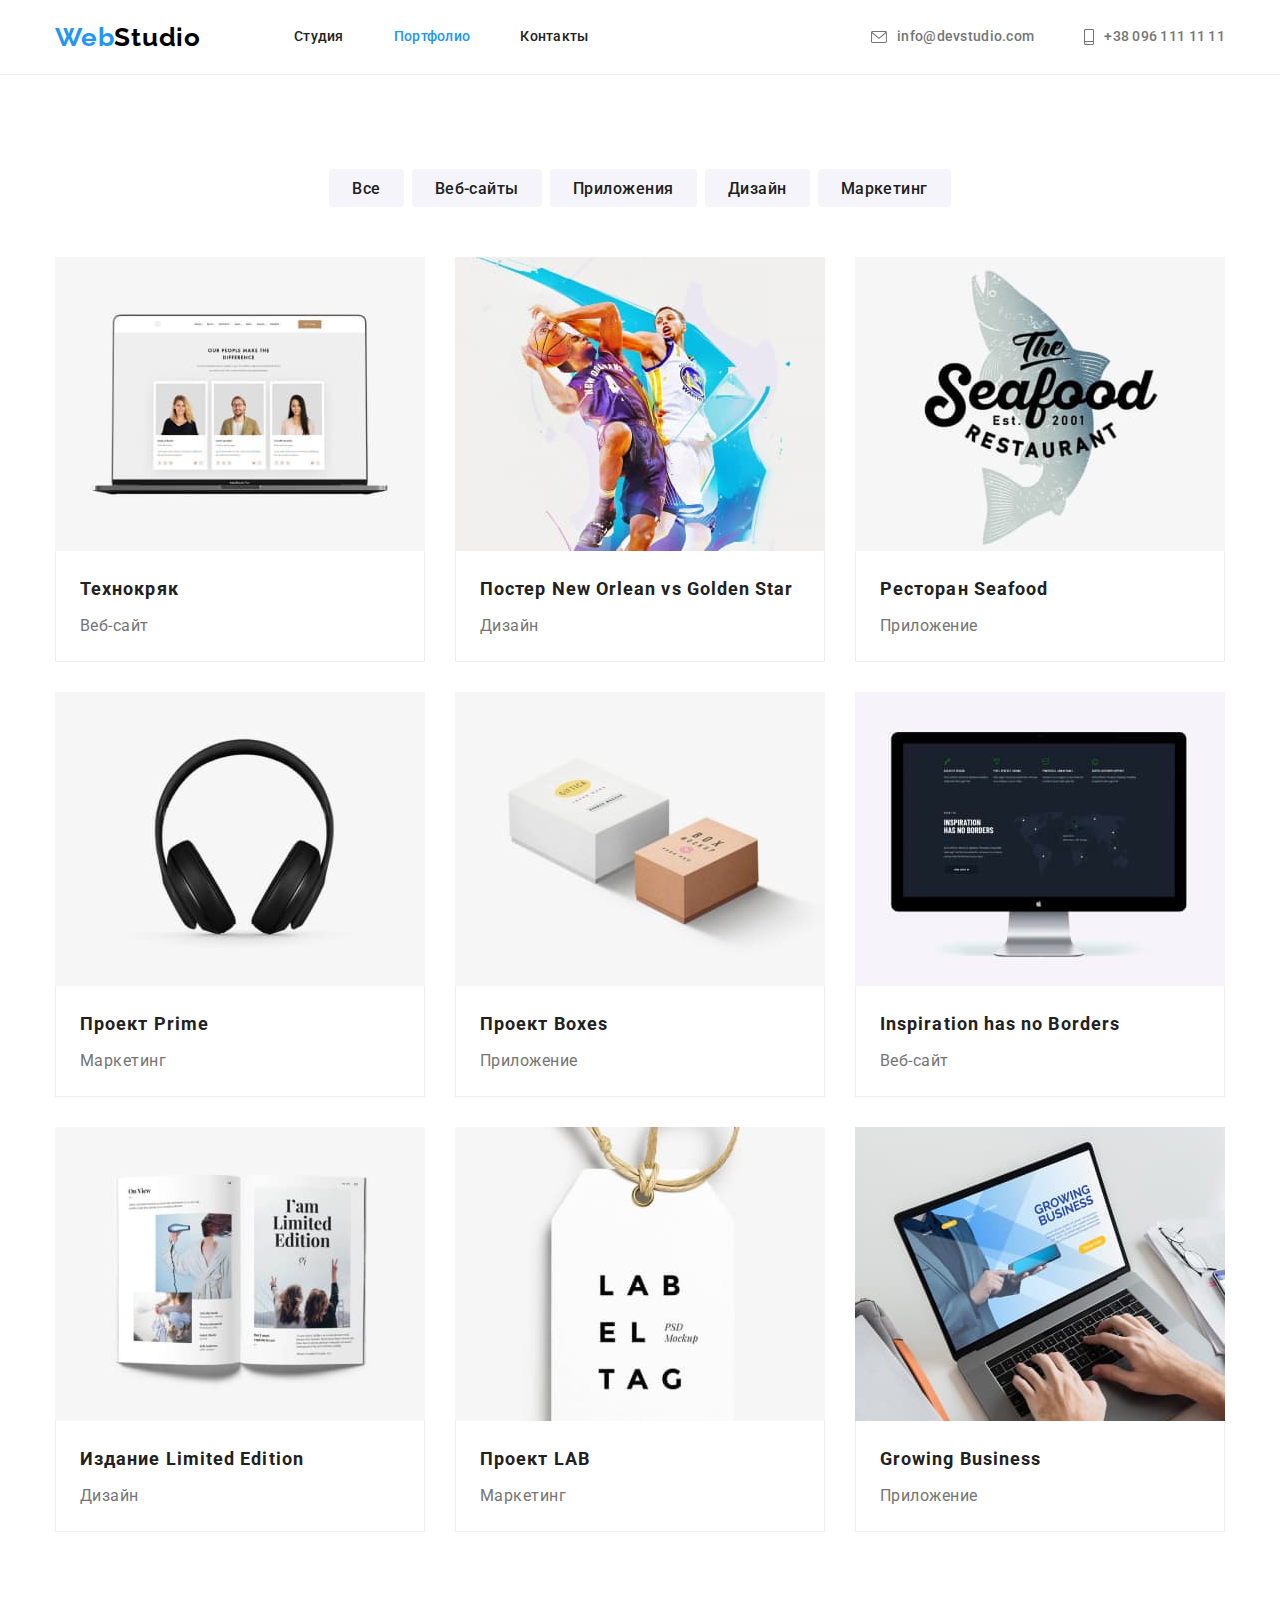
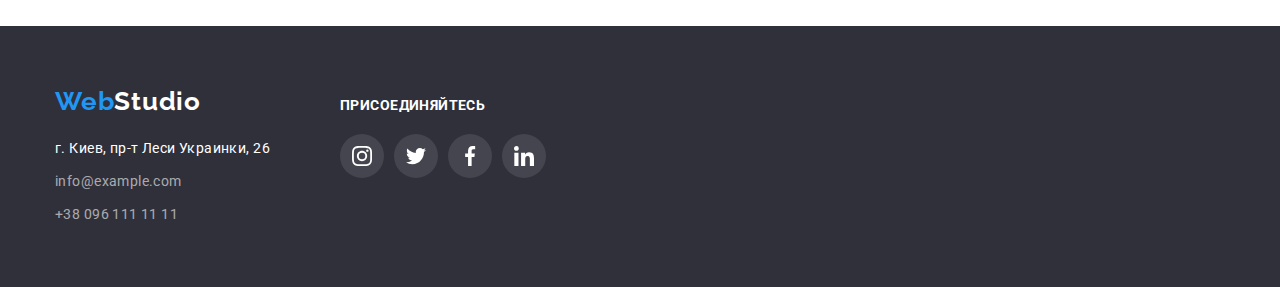
==== portfolio.html @ 3f18d4ec "hw-5+" ====
<!DOCTYPE html>
<html lang="ru">
  <head>
    <meta charset="UTF-8" />
    <meta http-equiv="X-UA-Compatible" content="IE=edge" />
    <meta name="viewport" content="width=device-width, initial-scale=1.0" />
    <title>Портфолио</title>
    <link
      rel="stylesheet"
      href="https://cdnjs.cloudflare.com/ajax/libs/modern-normalize/1.1.0/modern-normalize.min.css"
    />
    <link rel="stylesheet" href="./css/styles.css" />
    <link rel="preconnect" href="https://fonts.googleapis.com" />
    <link rel="preconnect" href="https://fonts.gstatic.com" crossorigin />
    <link
      href="https://fonts.googleapis.com/css2?family=Raleway:wght@700&family=Roboto:wght@400;500;700;900&display=swap"
      rel="stylesheet"
    />
  </head>
  <body>
    <header class="header">
      <div class="container cont-header">
        <a class="logo-header" href=""
          ><span class="logo-web">Web</span>Studio</a
        >
        <nav>
          <ul class="menu-nav list">
            <li class="nav-item"><a href="./index.html" class="link ">Студия</a></li>
            <li class="nav-item">
              <a href="" class="link current">Портфолио</a>
            </li>
            <li class="nav-item"><a href="" class="link">Контакты</a></li>
          </ul>
        </nav>
        <ul class="contacts list">
          <li class="nav-item">
            <a href="mailto:info@devstudio.com" class="link">
              <svg class="contacts-item" width="16" height="12">
                <use href="./images/icons.svg#icon-envelope"></use>
              </svg>
              info@devstudio.com</a
            >
          </li>
          <li class="nav-item">
            <a href="tel:+380961111111" class="link">
              <svg class="contacts-item" width="10" height="16">
                <use href="./images/icons.svg#icon-smartphone"></use>
              </svg>

              +38 096 111 11 11</a
            >
          </li>
        </ul>
      </div>
    </header>

    <main>
      <section class="section">
        <div class="container">
          <!-- <h1>Примеры наших работ</h1> -->
          <!-- Кнопки -->
          <ul class="btm-works list">
            <li class="item">
              <button type="button" class="button-filter">Все</button>
            </li>
            <li class="item">
              <button type="button" class="button-filter">Веб-сайты</button>
            </li>
            <li class="item">
              <button type="button" class="button-filter">Приложения</button>
            </li>
            <li class="item">
              <button type="button" class="button-filter">Дизайн</button>
            </li>
            <li class="item">
              <button type="button" class="button-filter">Маркетинг</button>
            </li>
          </ul>

          <!-- Карточки работ -->
          <ul class="examples list">
            <li class="item">
              <a class="work-examples" href="">
                <img
                  class="img"
                  src="./images/1.jpg"
                  alt="Технокряк"
                  width="370"
                />
                <div class="examples-title">
                  <h2 class="work-examples-project">Технокряк</h2>
                  <p class="work-examples-type">Веб-сайт</p>
                </div>
              </a>
            </li>
            <li class="item">
              <a class="work-examples" href="">
                <img
                  class="img"
                  src="./images/2.jpg"
                  alt="Постер New Orlean vs Golden Star"
                  width="370"
                />
                <div class="examples-title">
                  <h2 class="work-examples-project">
                    Постер New Orlean vs Golden Star
                  </h2>
                  <p class="work-examples-type">Дизайн</p>
                </div>
              </a>
            </li>
            <li class="item">
              <a class="work-examples" href="">
                <img
                  class="img"
                  src="./images/3.jpg"
                  alt="Ресторан Seafood"
                  width="370"
                />
                <div class="examples-title">
                  <h2 class="work-examples-project">Ресторан Seafood</h2>
                  <p class="work-examples-type">Приложение</p>
                </div>
              </a>
            </li>
            <li class="item">
              <a class="work-examples" href="">
                
                  <img
                    class="img"
                    src="./images/4.jpg"
                    alt="Проект Prime"
                    width="370"
                  />
                  <div class="examples-title">
                  <h2 class="work-examples-project">Проект Prime</h2>
                  <p class="work-examples-type">Маркетинг</p>
                </div>
              </a>
            </li>
            <li class="item">
              <a class="work-examples" href="">
                
                  <img
                    class="img"
                    src="./images/5.jpg"
                    alt="Проект Boxes"
                    width="370"
                  />
                  <div class="examples-title">
                  <h2 class="work-examples-project">Проект Boxes</h2>
                  <p class="work-examples-type">Приложение</p>
                </div>
              </a>
            </li>
            <li class="item">
              <a class="work-examples" href="">
                
                  <img
                    class="img"
                    src="./images/6.jpg"
                    alt="Inspiration has no Borders"
                    width="370"
                  />
                  <div class="examples-title">
                  <h2 class="work-examples-project">
                    Inspiration has no Borders
                  </h2>
                  <p class="work-examples-type">Веб-сайт</p>
                </div>
              </a>
            </li>
            <li class="item">
              <a class="work-examples" href="">
                
                  <img
                    class="img"
                    src="./images/7.jpg"
                    alt="Издание Limited Edition"
                    width="370"
                  />
                  <div class="examples-title">
                  <h2 class="work-examples-project">Издание Limited Edition</h2>
                  <p class="work-examples-type">Дизайн</p>
                </div>
              </a>
            </li>
            <li class="item">
              <a class="work-examples" href="">
                
                  <img
                    class="img"
                    src="./images/8.jpg"
                    alt="Проект LAB"
                    width="370"
                  />
                  <div class="examples-title">
                  <h2 class="work-examples-project">Проект LAB</h2>
                  <p class="work-examples-type">Маркетинг</p>
                </div>
              </a>
            </li>
            <li class="item">
              <a class="work-examples" href=""
                >
                  <img
                    class="img"
                    src="./images/9.jpg"
                    alt="Growing Business"
                    width="370"
                  />
                  <div class="examples-title">
                  <h2 class="work-examples-project">Growing Business</h2>
                  <p class="work-examples-type">Приложение</p>
                </div>
              </a>
            </li>
          </ul>
        </div>
      </section>
    </main>

     <footer class="footer">
      <div class="container">
        <div class="footer-logo-adress">
        <a class="logo-footer" href="#"
          ><span class="logo-web">Web</span>Studio</a
        >

        <address class="address">
          <ul class="list">
            <li class="item">
              <a
                href="https://goo.gl/maps/aoRDH4f9vQqKzGvZ9"
                target="_blank"
                class="footer-address"
                >г. Киев, пр-т Леси Украинки, 26</a
              >
            </li>
            <li class="item">
              <a href="mailto:info@example.com" class="footer-contacts"
                >info@example.com</a
              >
            </li>
            <li class="item">
              <a href="tel:+380961111111" class="footer-contacts"
                >+38 096 111 11 11</a
              >
            </li>
          </ul>
        </address>
</div>
        <!-- Подписка на соц сети -->
        <div class="footer-soc">
          <h3 class="footer-soc-title">присоединяйтесь</h3>
          <ul class="soc list">
                  <li class="soc-link">
                    <a href="">
                      <svg width="20" height="20">
                        <use
                          href="./images/icons.svg#icon-instagram-2"
                        ></use>
                      </svg>
                    </a>
                  </li>
                  <li class="soc-link">
                    <a href="">
                      <svg width="20" height="20">
                        <use
                          href="./images/icons.svg#icon-twitter-1"
                        ></use>
                      </svg>
                    </a>
                  </li>
                  <li class="soc-link">
                    <a href="">
                      <svg width="20" height="20">
                        <use
                          href="./images/icons.svg#icon-facebook-1"
                        ></use>
                      </svg>
                    </a>
                  </li>
                  <li class="soc-link">
                    <a href="">
                      <svg width="20" height="20">
                        <use
                          href="./images/icons.svg#icon-linkedin-1"
                        ></use>
                      </svg>
                    </a>
                  </li>
                </ul>
        </div>
      </div>
    </footer>
  </body>
</html>
---- css/styles.css ----
:root {
    --primary-text-color: #212121;
    --accent-text-color: #2196F3;
    --second-text-color: #757575;
    --primary-background-color: #FFFFFF;
    --accent-background-color: #2196F3;
    --button-primary-background: #F5F4FA;
    --footer-background-color: #2F303A;
}

body {
    font-family: 'Roboto', sans-serif; 
    font-size: 14px;
    background-color: var(--primary-background-color);
    color: var(--primary-text-color)
}

.container {
width: 1200px;
margin: 0 auto;
padding: 0 15px;

/* outline: 2px solid salmon; */
}

h1, h2, h3, h4, h5, p {
    margin: 0;
    padding: 0;
}

.list {
    list-style: none;
    padding: 0;
    margin: 0;
}
/* Header */
.header {
    border-bottom: 1px solid #ECECEC;
}
.cont-header {
    display: flex;
    align-items: center;
}

/* Logo */
.logo-header, .logo-footer {
    text-decoration: none;
    font-family: 'Raleway', sans-serif;
    font-weight: 700;
    font-size: 26px;
    line-height: 1.19;
    letter-spacing: 0.03em;
}
.logo-header {
    color: #000000;
    margin-right: 93px;
}
.logo-footer {
    color: #FFFFFF;
    display: inline-block;
    margin-bottom: 20px;
}
.logo-web {
    color: var(--accent-text-color);
}

/* Menu nav + Contacts*/
.menu-nav, .contacts {
    display: flex;
}
.contacts {
    margin-left: auto;
}
.menu-nav .link, .contacts .link {
    display: inline-flex;
    padding-top: 29px;
    padding-bottom: 29px;
    
    text-decoration: none;
    color: var(--primary-text-color);
    font-weight: 500;
    line-height: 1.14;
    letter-spacing: 0.02em;
}
.menu-nav .link.current {
    color: var(--accent-text-color);
}

.menu-nav .link:hover, .menu-nav .link:focus, .contacts .link:hover, .contacts .link:focus, .contacts-item:hover, .contacts-item:focus{
    color: var(--accent-text-color);
}
.contacts .link {
    color: var(--second-text-color);
}
.nav-item:not(:last-child) {
    margin-right: 50px;
}
.nav-item {
    align-items: center;
}

.contacts-item {
    margin: auto 10px auto 0;
    fill: currentColor;
}

/* Section */
.section {
    padding: 94px 0;
}

/* Herro */
.section.herro {
background-color: var(--footer-background-color);
background-image: linear-gradient(rgba(47, 48, 58, 0.4),rgba(47, 48, 58, 0.4)
),
url('../images/hero.jpg');
margin: 0 auto;
background-position: center;
height: 600px;
max-width: 1600px;
text-align: center;
padding-top: 200px;
padding-bottom: 200px;
}
.herro-title {
    font-weight: 900;
    font-size: 44px;
    line-height: 1.36;
    letter-spacing: 0.06em;
    color: #FFFFFF;
    text-transform: uppercase;
    margin-top: 0;
    margin-bottom: 30px;
}

/* Feature */
.feature {
    display: flex;
    justify-content: space-between;    
}

.feature .item {
    width: 270px;
}
.feature-logo {
    margin-bottom: 30px;
    display: inline-flex;
    width: 270px;
    height: 120px;
    background-color: var(--button-primary-background);
    border-radius: 4px;
    align-items: center;
    justify-content: center;
}


.feature .item:not(:last-child) {
    margin-right: 30px;
}

.feature-title {
    font-weight: 700;
    font-size: 14px;
    line-height: 1.14;
    letter-spacing: 0.03em;
    text-transform: uppercase;
    margin-bottom: 10px;
}

.feature-text {
    min-height: 75px;
    font-weight: 400;
    line-height: 1.71;
    letter-spacing: 0.03em;
    color: var(--second-text-color);
}

/* Our-work */
.section-our-work {
    padding-top: 0;
}
.our-work .img {
    display: block;
    max-width: 100%;
    height: auto;
}
.our-work {
    display: flex;
    justify-content: space-between;
}
.our-work > .item:not(:last-child) {
    margin-right: 30px;
}

.our-work-title, .team-title, .clients-title {
    font-weight: 700;
    font-size: 36px;
    line-height: 1.17;
    text-align: center;
    letter-spacing: 0.03em;
    margin-bottom: 50px;
}

/* Our-team */
.our-team {
    background-color: #F5F4FA;
    justify-content: space-between;
}
.team {
    display: flex;
}
.our-team .item {
    background: #FFFFFF;
    box-shadow: 0px 1px 3px rgba(0, 0, 0, 0.12),
    0px 1px 1px rgba(0, 0, 0, 0.14),
    0px 2px 1px rgba(0, 0, 0, 0.2);
    border-radius: 0px 0px 4px 4px;
}
.our-team .item:not(:last-child) {
margin-right: 30px;
}
.our-team .foto {
    display: block;
    max-width: 100%;
    height: auto;
}

.full-name, .post {
    font-weight: 500;
    font-size: 16px;
    line-height: 1.19;
    text-align: center;
    letter-spacing: 0.03em;
    margin-bottom: 10px;
}
.post {
    font-weight: 400;
    color: var(--second-text-color);
    margin-bottom: 16px;
}
.team-info {
    padding: 30px 0;
}
.soc {
    display: flex;
    justify-content: center;
    
}

.soc-link a{
    display: inline-flex;    
    width: 44px;
    height: 44px;
    /* outline: 1px solid tomato; */
    border-radius: 50%;
    justify-content: center;
    align-items: center;
    fill: #afb1b8;
}
.soc-link a:hover, .soc-link a:focus{
    background-color: var(--accent-background-color);
    fill: #FFFFFF;
}

.soc-link:not(:last-child) {
    margin-right: 10px;
}

/* Clients */
.clients {
    display: flex;
    justify-content:space-between;

}

.clients-item a {
    display: inline-flex;
    width: 170px;
    height: 92px;
    border: 1px solid #AFB1B8;
    box-sizing: border-box;
    border-radius: 4px;
    justify-content: center;
    align-items: center;
    fill: #afb1b8;
}
.clients-item a:hover, .clients-item a:focus{
fill: var(--accent-text-color);
border-color: var(--accent-text-color);
}

.clients-item:not(:last-child){
    margin-right: 30px;
}

/* Portfolio */
.examples {
    box-sizing: border-box;
    display: flex;
    flex-wrap: wrap;
}

.examples .item {
    width: calc((100% - 60px) / 3);
    margin-right: 30px;
    margin-bottom: 30px;

    /* border: 1px solid #EEEEEE; */
}
.examples .img {
    display: block;
    max-width: 100%;
    height: auto;
}
.examples .item:hover, .examples .item:focus {
    box-sizing: border-box;
    box-shadow: 0px 1px 1px rgba(0, 0, 0, 0.12),
    0px 4px 4px rgba(0, 0, 0, 0.06),
    1px 4px 6px rgba(0, 0, 0, 0.16);
}

.examples-title {
    padding: 20px 24px;
    border-top: 0;
    border-left: 1px solid #EEEEEE;
    border-right: 1px solid #EEEEEE;
    border-bottom: 1px solid #EEEEEE;
}
.examples .item:nth-child(3n) {
    margin-right: 0;
}
.examples .item:nth-last-child(-n + 3) {
    margin-bottom: 0;
}

.work-examples {
    text-decoration: none;
    box-sizing: border-box;
   }

.work-examples-project {
    margin-bottom: 4px;
    font-weight: 700;
    font-size: 18px;
    line-height: 2;
    letter-spacing: 0.06em;
    color: var(--primary-text-color);
}
.work-examples-type {
    font-size: 16px;
    line-height: 1.88;
    letter-spacing: 0.03em;
    color: var(--second-text-color);
}

/* Button */
.btm-works {
    display: flex;
    justify-content: center;
    margin-bottom: 50px;
}
.btm-works > .item:not(:last-child) {
margin-right: 8px;
}

.button-filter {
    color: var(--primary-text-color);
    background-color: var(--button-primary-background);
    font-family: inherit;
    font-weight: 500;
    font-size: 16px;
    line-height: 1.62;
    text-align: center;
    letter-spacing: 0.03em;
    cursor: pointer;
    
    padding: 6px 22px;
    border-radius: 4px;
    display: inline-block;
    
    height: 38px;
    border: 1px solid transparent;
       
}
.button-filter:hover, .button-filter:focus {
    color: #FFFFFF;
    background-color: var(--accent-background-color);
    box-shadow: 0px 2px 2px 0px rgba(0, 0, 0, 0.12);
    
    box-shadow: 0px 1px 2px 0px rgba(0, 0, 0, 0.08);
    
    box-shadow: 0px 3px 1px 0px rgba(0, 0, 0, 0.1);
}

.button-order {
    font-family: inherit;
    font-weight: 700;
    font-size: 16px;
    line-height: 1.88;
    align-items: center;
    text-align: center;
    letter-spacing: 0.06em;
    color: #FFFFFF;
    background-color: var(--accent-background-color);
    cursor: pointer;

    padding: 10px 32px;
    box-shadow: 0px 4px 4px rgba(0, 0, 0, 0.15);
    border-radius: 4px;
}
.button-order:hover, .button-order:focus {
    background-color: #188CE8;
}

/* Footer */
.footer {
    background-color: var(--footer-background-color);
    padding: 60px 0;
}
.address {
    font-style: normal;
    line-height: 1.71;
    letter-spacing: 0.03em;
}
.footer-address, .footer-contacts {
    text-decoration: none;
    color: #FFFFFF;
    display: inline-block;
}
.address .item:not(:last-child) {
    margin-bottom: 9px;
}
.footer-contacts {
    color: rgba(255, 255, 255, 0.6);
}
.footer-contacts:hover, .footer-contacts:focus {
    color: var(--accent-text-color);
}

.footer-logo-adress {
    display: inline-block;
    margin-right: 70px;
}
.footer-soc {
    display: inline-block;
    position: absolute;
    
}
.footer-soc-title {
    color: var(--primary-background-color);
    text-transform: uppercase;
    font-weight: 700;
    font-size: 14px;
    line-height: 1.14;
    letter-spacing: 0.03em;
    margin: 12px 0 20px 0;
}
.footer-soc .soc a {
    fill: white;
    background-color: rgba(255, 255, 255, 0.1);
}
.footer-soc .soc a:hover, .footer-soc .soc a:focus {
    background-color:var(--accent-text-color);
}
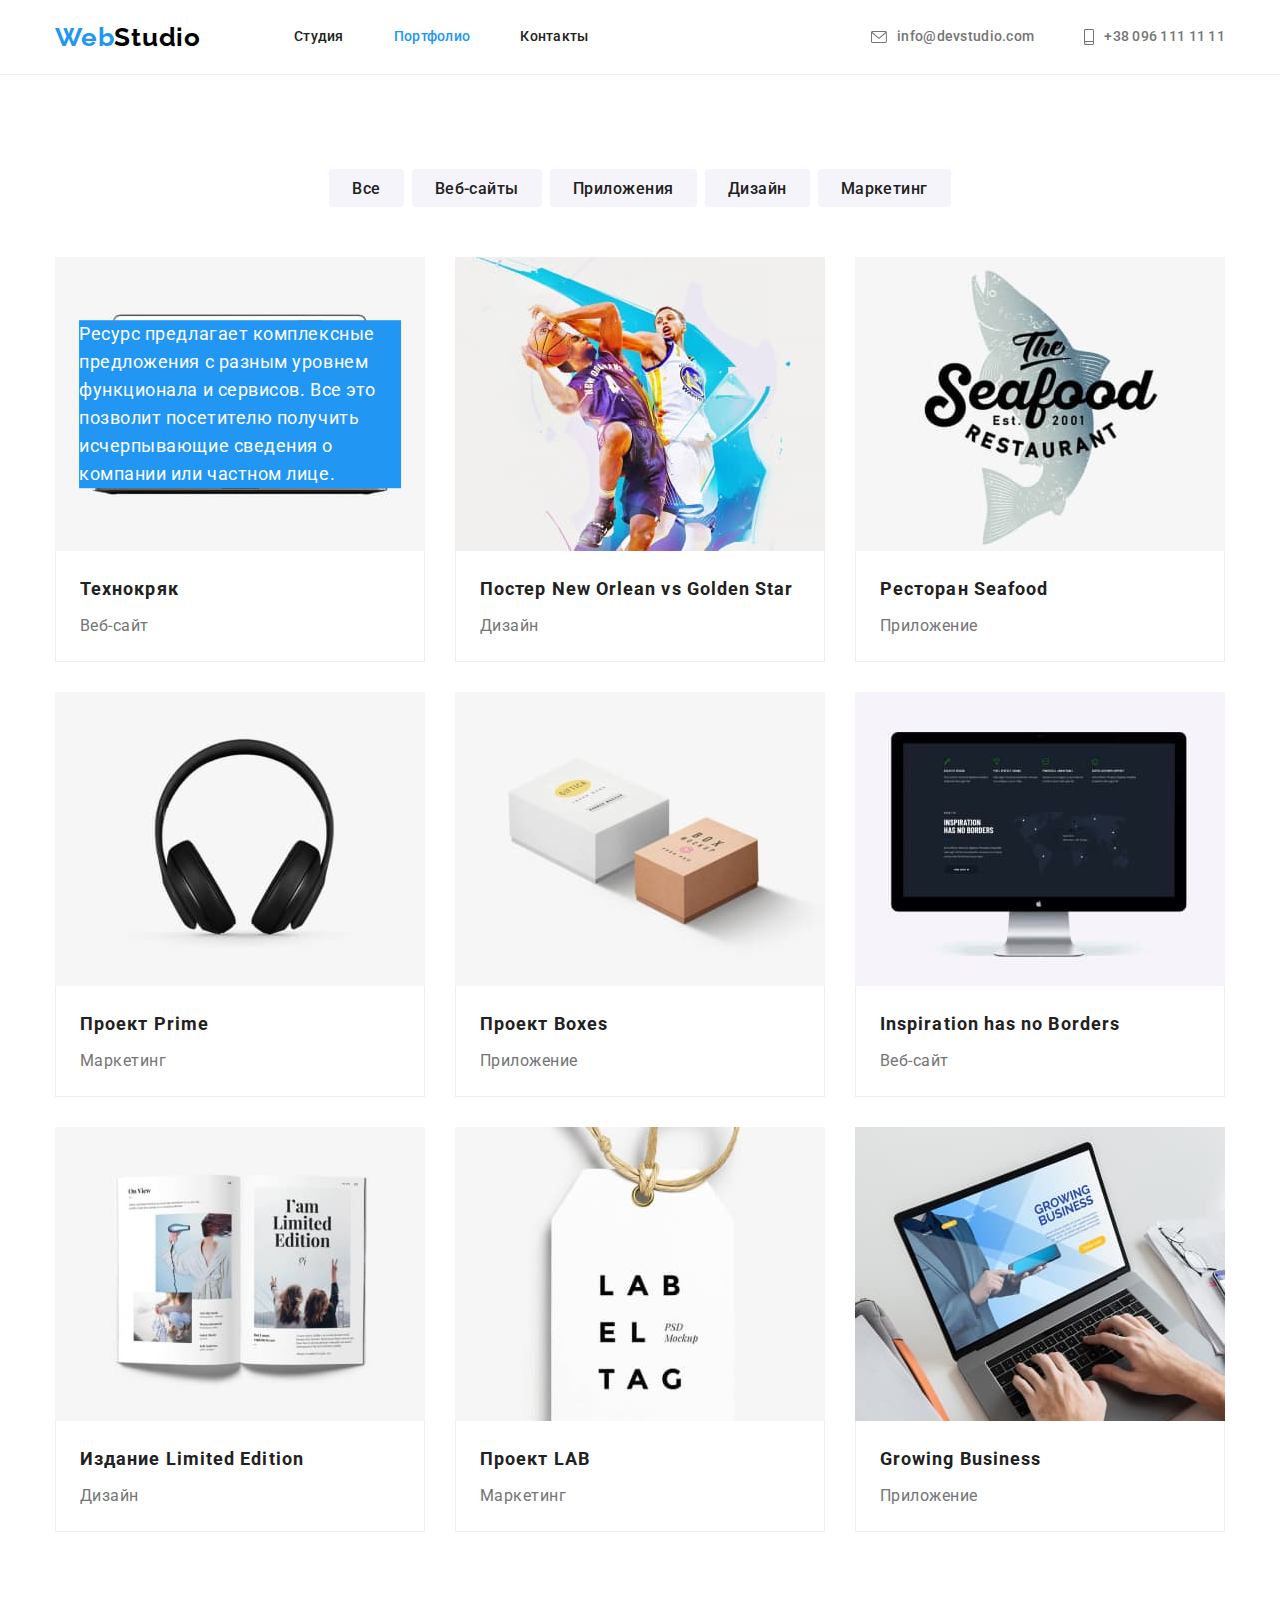
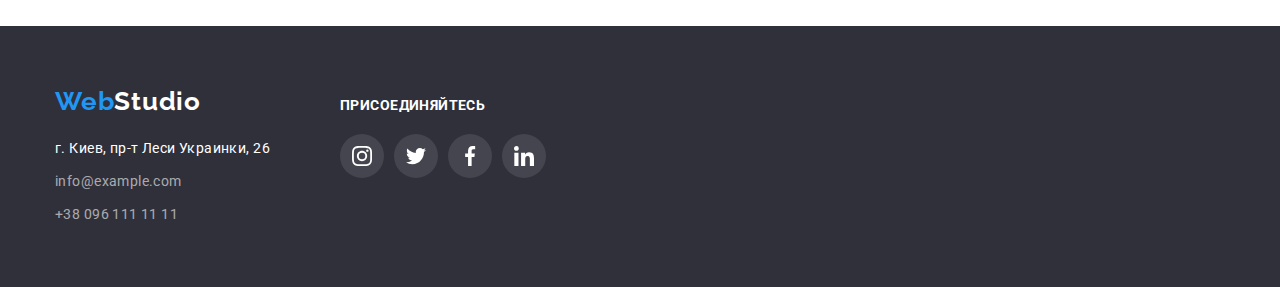
==== commit 67275dec: "+" ====
--- a/portfolio.html
+++ b/portfolio.html
@@ -25,7 +25,9 @@
         >
         <nav>
           <ul class="menu-nav list">
-            <li class="nav-item"><a href="./index.html" class="link ">Студия</a></li>
+            <li class="nav-item">
+              <a href="./index.html" class="link">Студия</a>
+            </li>
             <li class="nav-item">
               <a href="" class="link current">Портфолио</a>
             </li>
@@ -58,6 +60,7 @@
       <section class="section">
         <div class="container">
           <!-- <h1>Примеры наших работ</h1> -->
+
           <!-- Кнопки -->
           <ul class="btm-works list">
             <li class="item">
@@ -81,12 +84,20 @@
           <ul class="examples list">
             <li class="item">
               <a class="work-examples" href="">
-                <img
-                  class="img"
-                  src="./images/1.jpg"
-                  alt="Технокряк"
-                  width="370"
-                />
+                <div class="examples-bgr">
+                  <img
+                    class="img"
+                    src="./images/1.jpg"
+                    alt="Технокряк"
+                    width="370"
+                  />
+
+                  <div class="bgr-text">
+                    Ресурс предлагает комплексные предложения с разным уровнем
+                    функционала и сервисов. Все это позволит посетителю получить
+                    исчерпывающие сведения о компании или частном лице.
+                  </div>
+                </div>
                 <div class="examples-title">
                   <h2 class="work-examples-project">Технокряк</h2>
                   <p class="work-examples-type">Веб-сайт</p>
@@ -125,14 +136,13 @@
             </li>
             <li class="item">
               <a class="work-examples" href="">
-                
-                  <img
-                    class="img"
-                    src="./images/4.jpg"
-                    alt="Проект Prime"
-                    width="370"
-                  />
-                  <div class="examples-title">
+                <img
+                  class="img"
+                  src="./images/4.jpg"
+                  alt="Проект Prime"
+                  width="370"
+                />
+                <div class="examples-title">
                   <h2 class="work-examples-project">Проект Prime</h2>
                   <p class="work-examples-type">Маркетинг</p>
                 </div>
@@ -140,14 +150,13 @@
             </li>
             <li class="item">
               <a class="work-examples" href="">
-                
-                  <img
-                    class="img"
-                    src="./images/5.jpg"
-                    alt="Проект Boxes"
-                    width="370"
-                  />
-                  <div class="examples-title">
+                <img
+                  class="img"
+                  src="./images/5.jpg"
+                  alt="Проект Boxes"
+                  width="370"
+                />
+                <div class="examples-title">
                   <h2 class="work-examples-project">Проект Boxes</h2>
                   <p class="work-examples-type">Приложение</p>
                 </div>
@@ -155,14 +164,13 @@
             </li>
             <li class="item">
               <a class="work-examples" href="">
-                
-                  <img
-                    class="img"
-                    src="./images/6.jpg"
-                    alt="Inspiration has no Borders"
-                    width="370"
-                  />
-                  <div class="examples-title">
+                <img
+                  class="img"
+                  src="./images/6.jpg"
+                  alt="Inspiration has no Borders"
+                  width="370"
+                />
+                <div class="examples-title">
                   <h2 class="work-examples-project">
                     Inspiration has no Borders
                   </h2>
@@ -172,14 +180,13 @@
             </li>
             <li class="item">
               <a class="work-examples" href="">
-                
-                  <img
-                    class="img"
-                    src="./images/7.jpg"
-                    alt="Издание Limited Edition"
-                    width="370"
-                  />
-                  <div class="examples-title">
+                <img
+                  class="img"
+                  src="./images/7.jpg"
+                  alt="Издание Limited Edition"
+                  width="370"
+                />
+                <div class="examples-title">
                   <h2 class="work-examples-project">Издание Limited Edition</h2>
                   <p class="work-examples-type">Дизайн</p>
                 </div>
@@ -187,29 +194,27 @@
             </li>
             <li class="item">
               <a class="work-examples" href="">
-                
-                  <img
-                    class="img"
-                    src="./images/8.jpg"
-                    alt="Проект LAB"
-                    width="370"
-                  />
-                  <div class="examples-title">
+                <img
+                  class="img"
+                  src="./images/8.jpg"
+                  alt="Проект LAB"
+                  width="370"
+                />
+                <div class="examples-title">
                   <h2 class="work-examples-project">Проект LAB</h2>
                   <p class="work-examples-type">Маркетинг</p>
                 </div>
               </a>
             </li>
             <li class="item">
-              <a class="work-examples" href=""
-                >
-                  <img
-                    class="img"
-                    src="./images/9.jpg"
-                    alt="Growing Business"
-                    width="370"
-                  />
-                  <div class="examples-title">
+              <a class="work-examples" href="">
+                <img
+                  class="img"
+                  src="./images/9.jpg"
+                  alt="Growing Business"
+                  width="370"
+                />
+                <div class="examples-title">
                   <h2 class="work-examples-project">Growing Business</h2>
                   <p class="work-examples-type">Приложение</p>
                 </div>
@@ -220,77 +225,69 @@
       </section>
     </main>
 
-     <footer class="footer">
+    <footer class="footer">
       <div class="container">
         <div class="footer-logo-adress">
-        <a class="logo-footer" href="#"
-          ><span class="logo-web">Web</span>Studio</a
-        >
-
-        <address class="address">
-          <ul class="list">
-            <li class="item">
-              <a
-                href="https://goo.gl/maps/aoRDH4f9vQqKzGvZ9"
-                target="_blank"
-                class="footer-address"
-                >г. Киев, пр-т Леси Украинки, 26</a
-              >
-            </li>
-            <li class="item">
-              <a href="mailto:info@example.com" class="footer-contacts"
-                >info@example.com</a
-              >
-            </li>
-            <li class="item">
-              <a href="tel:+380961111111" class="footer-contacts"
-                >+38 096 111 11 11</a
-              >
-            </li>
-          </ul>
-        </address>
-</div>
+          <a class="logo-footer" href="#"
+            ><span class="logo-web">Web</span>Studio</a
+          >
+
+          <address class="address">
+            <ul class="list">
+              <li class="item">
+                <a
+                  href="https://goo.gl/maps/aoRDH4f9vQqKzGvZ9"
+                  target="_blank"
+                  class="footer-address"
+                  >г. Киев, пр-т Леси Украинки, 26</a
+                >
+              </li>
+              <li class="item">
+                <a href="mailto:info@example.com" class="footer-contacts"
+                  >info@example.com</a
+                >
+              </li>
+              <li class="item">
+                <a href="tel:+380961111111" class="footer-contacts"
+                  >+38 096 111 11 11</a
+                >
+              </li>
+            </ul>
+          </address>
+        </div>
         <!-- Подписка на соц сети -->
         <div class="footer-soc">
           <h3 class="footer-soc-title">присоединяйтесь</h3>
           <ul class="soc list">
-                  <li class="soc-link">
-                    <a href="">
-                      <svg width="20" height="20">
-                        <use
-                          href="./images/icons.svg#icon-instagram-2"
-                        ></use>
-                      </svg>
-                    </a>
-                  </li>
-                  <li class="soc-link">
-                    <a href="">
-                      <svg width="20" height="20">
-                        <use
-                          href="./images/icons.svg#icon-twitter-1"
-                        ></use>
-                      </svg>
-                    </a>
-                  </li>
-                  <li class="soc-link">
-                    <a href="">
-                      <svg width="20" height="20">
-                        <use
-                          href="./images/icons.svg#icon-facebook-1"
-                        ></use>
-                      </svg>
-                    </a>
-                  </li>
-                  <li class="soc-link">
-                    <a href="">
-                      <svg width="20" height="20">
-                        <use
-                          href="./images/icons.svg#icon-linkedin-1"
-                        ></use>
-                      </svg>
-                    </a>
-                  </li>
-                </ul>
+            <li class="soc-link">
+              <a href="">
+                <svg width="20" height="20">
+                  <use href="./images/icons.svg#icon-instagram-2"></use>
+                </svg>
+              </a>
+            </li>
+            <li class="soc-link">
+              <a href="">
+                <svg width="20" height="20">
+                  <use href="./images/icons.svg#icon-twitter-1"></use>
+                </svg>
+              </a>
+            </li>
+            <li class="soc-link">
+              <a href="">
+                <svg width="20" height="20">
+                  <use href="./images/icons.svg#icon-facebook-1"></use>
+                </svg>
+              </a>
+            </li>
+            <li class="soc-link">
+              <a href="">
+                <svg width="20" height="20">
+                  <use href="./images/icons.svg#icon-linkedin-1"></use>
+                </svg>
+              </a>
+            </li>
+          </ul>
         </div>
       </div>
     </footer>
--- a/css/styles.css
+++ b/css/styles.css
@@ -333,12 +333,10 @@
 .examples .item:nth-last-child(-n + 3) {
     margin-bottom: 0;
 }
-
 .work-examples {
     text-decoration: none;
     box-sizing: border-box;
    }
-
 .work-examples-project {
     margin-bottom: 4px;
     font-weight: 700;
@@ -352,6 +350,27 @@
     line-height: 1.88;
     letter-spacing: 0.03em;
     color: var(--second-text-color);
+}
+.examples-bgr {
+    position: relative;
+}
+
+.bgr-text {
+    font-weight: 400;
+    font-size: 18px;
+    line-height: 1.56;
+    letter-spacing: 0.03em;
+    color: var(--primary-background-color);
+
+    position: absolute;
+    top:50%;
+    left: 50%;
+    transform: translate(-50%, -50%);
+    width: 87%;
+    max-height: 57%;
+    
+    
+    background-color: #2196F3;
 }
 
 /* Button */
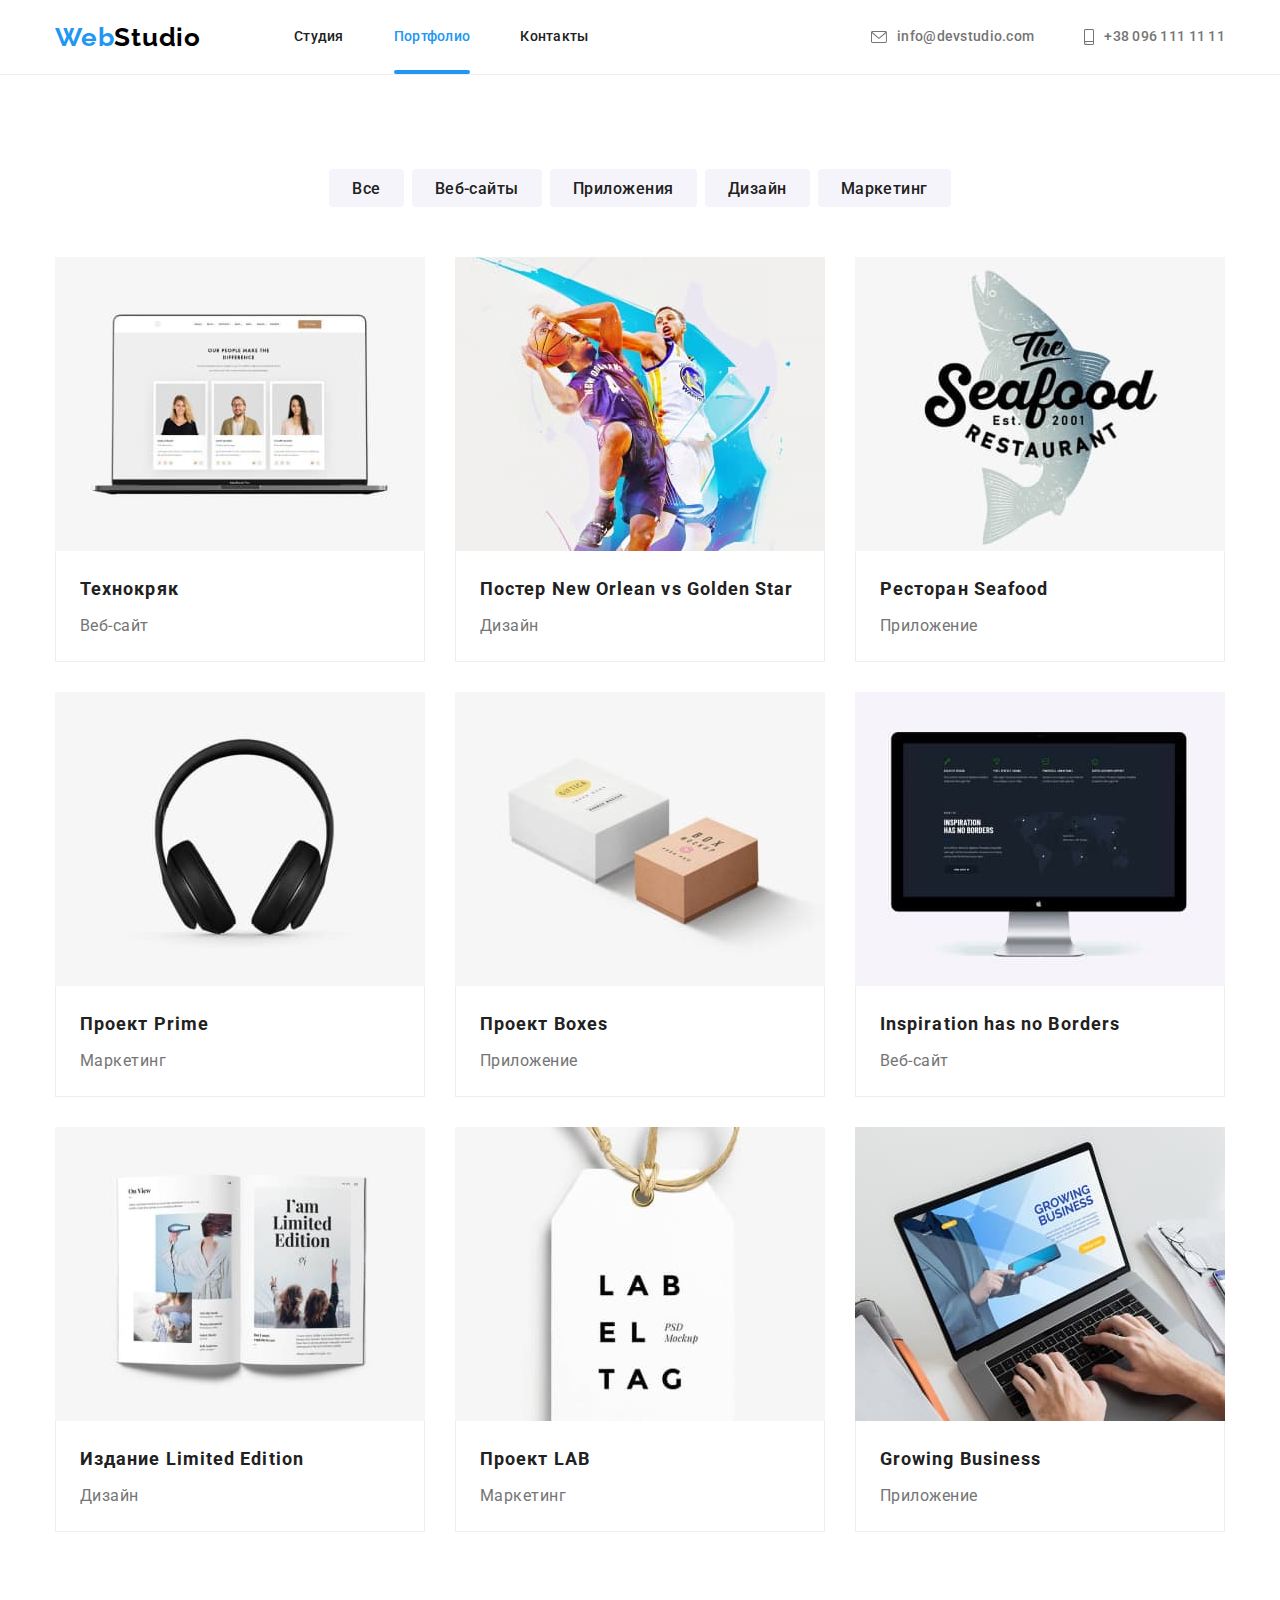
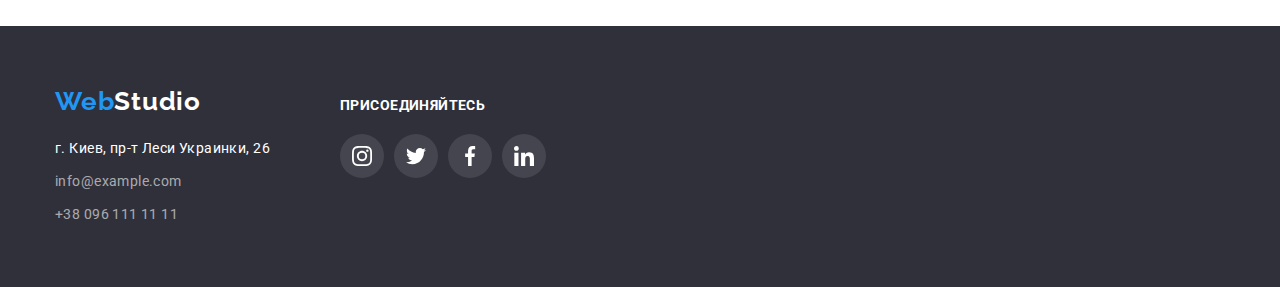
==== commit 505828b3: "+" ====
--- a/portfolio.html
+++ b/portfolio.html
@@ -91,11 +91,13 @@
                     alt="Технокряк"
                     width="370"
                   />
-
-                  <div class="bgr-text">
-                    Ресурс предлагает комплексные предложения с разным уровнем
-                    функционала и сервисов. Все это позволит посетителю получить
-                    исчерпывающие сведения о компании или частном лице.
+                  <div class="examples-animation">
+                    <div class="bgr-text">
+                      Ресурс предлагает комплексные предложения с разным уровнем
+                      функционала и сервисов. Все это позволит посетителю
+                      получить исчерпывающие сведения о компании или частном
+                      лице.
+                    </div>
                   </div>
                 </div>
                 <div class="examples-title">
--- a/css/styles.css
+++ b/css/styles.css
@@ -6,6 +6,7 @@
     --accent-background-color: #2196F3;
     --button-primary-background: #F5F4FA;
     --footer-background-color: #2F303A;
+    --transition-primary: 250ms cubic-bezier(0.4, 0, 0.2, 1);
 }
 
 body {
@@ -82,12 +83,30 @@
     line-height: 1.14;
     letter-spacing: 0.02em;
 }
+.nav-item {
+    position: relative;
+}
 .menu-nav .link.current {
     color: var(--accent-text-color);
 }
 
+.link.current::after {
+    content: '';
+    position: absolute;
+    left: 0;
+    bottom: 0;
+    width: 100%;
+    height: 4px;
+    border-radius: 2px;
+    background-color: var(--accent-background-color);
+
+    /* transform: scaleX(0);
+    transition: transform 1s; */
+}
+
 .menu-nav .link:hover, .menu-nav .link:focus, .contacts .link:hover, .contacts .link:focus, .contacts-item:hover, .contacts-item:focus{
     color: var(--accent-text-color);
+    
 }
 .contacts .link {
     color: var(--second-text-color);
@@ -336,6 +355,7 @@
 .work-examples {
     text-decoration: none;
     box-sizing: border-box;
+   
    }
 .work-examples-project {
     margin-bottom: 4px;
@@ -353,8 +373,25 @@
 }
 .examples-bgr {
     position: relative;
-}
-
+    overflow: hidden;
+}
+.examples-animation {
+    position: absolute;
+    width: 100%;
+    height: 100%;
+    top: 0;
+    left: 0;
+    background-color: rgba(33, 150, 243, 0.9);
+    
+    opacity: 0;
+    transition: opacity var(--transition-primary), transform var(--transition-primary);
+    transform: translateY(100%);
+}
+.work-examples:hover .examples-animation,
+.work-examples:focus .examples-animation {
+    opacity: 1; 
+    transform: translateY(0);
+}
 .bgr-text {
     font-weight: 400;
     font-size: 18px;
@@ -369,9 +406,8 @@
     width: 87%;
     max-height: 57%;
     
-    
-    background-color: #2196F3;
-}
+}
+
 
 /* Button */
 .btm-works {
@@ -482,3 +518,34 @@
 .footer-soc .soc a:hover, .footer-soc .soc a:focus {
     background-color:var(--accent-text-color);
 }
+
+/* Backrdop */
+.backrdop {
+    position: fixed;
+    top: 0;
+    left: 0;
+    width: 100%;
+    height: 100%;
+
+    background-color: rgba(0, 0, 0, 0.2);
+}
+.backrdop.is-hidden {
+    opacity: 0;
+    pointer-events: none;
+}
+
+.modal {
+    position: absolute;
+    top: 50%;
+    left: 50%;
+    transform: translate(-50%, -50%);
+    min-width: 528px;
+    min-height: 581px;
+    
+    padding: 20px;
+    background-color: var(--primary-background-color);
+    box-shadow: 0px 1px 3px rgba(0, 0, 0, 0.12),
+    0px 1px 1px rgba(0, 0, 0, 0.14),
+    0px 2px 1px rgba(0, 0, 0, 0.2);
+    border-radius: 4px;
+}